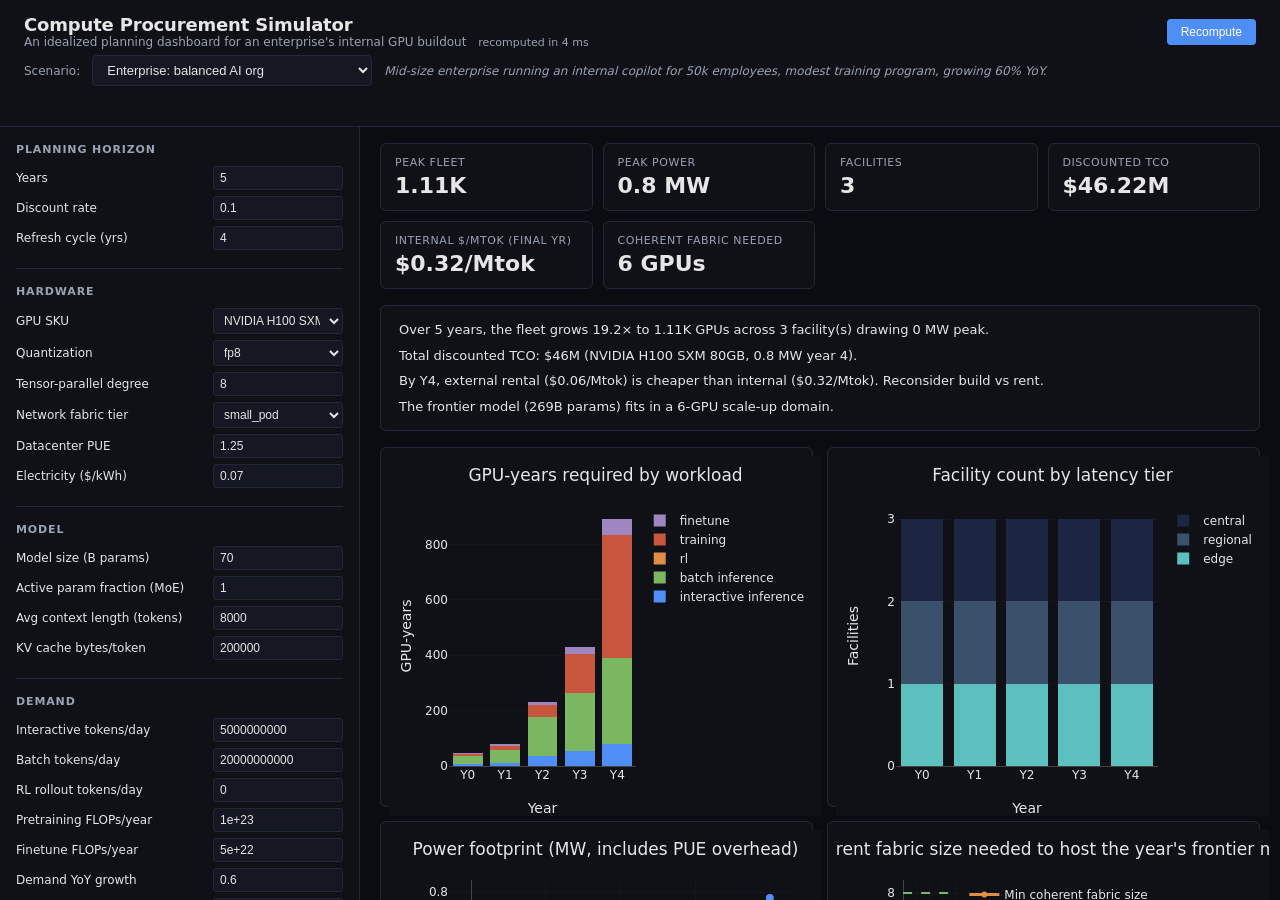
==== index.html @ 9f983ab1 "Add interactive GPU procurement planning dashboard Idealized planning tool for an enterprise's inter" ====
<!doctype html>
<html lang="en">
<head>
  <meta charset="utf-8" />
  <meta name="viewport" content="width=device-width, initial-scale=1" />
  <title>Compute Procurement Simulator</title>
  <link rel="stylesheet" href="styles.css" />
  <script src="https://cdn.plot.ly/plotly-2.35.2.min.js" charset="utf-8"></script>
</head>
<body>
  <div class="app">
    <header class="app-header">
      <div class="top-row">
        <div>
          <h1>Compute Procurement Simulator</h1>
          <div class="subtitle">
            An idealized planning dashboard for an enterprise's internal GPU buildout
            <span class="compute-time" id="compute-time"></span>
          </div>
        </div>
        <button class="recompute-btn" id="recompute-btn">Recompute</button>
      </div>
      <div class="scenario-row">
        <label for="scenario-picker" style="color: var(--text-dim); font-size: 12px;">Scenario:</label>
        <select id="scenario-picker"></select>
        <span class="scenario-description" id="scenario-description"></span>
      </div>
      <div class="share-warn" id="share-warn"></div>
    </header>

    <aside class="sidebar">
      <div id="controls"></div>
    </aside>

    <main class="main">
      <div class="kpi-row">
        <div class="kpi">
          <div class="kpi-label">Peak fleet</div>
          <div class="kpi-value" id="kpi-peak-gpus">—</div>
        </div>
        <div class="kpi">
          <div class="kpi-label">Peak power</div>
          <div class="kpi-value" id="kpi-peak-mw">—</div>
        </div>
        <div class="kpi">
          <div class="kpi-label">Facilities</div>
          <div class="kpi-value" id="kpi-peak-facilities">—</div>
        </div>
        <div class="kpi">
          <div class="kpi-label">Discounted TCO</div>
          <div class="kpi-value" id="kpi-tco">—</div>
        </div>
        <div class="kpi">
          <div class="kpi-label">Internal $/Mtok (final yr)</div>
          <div class="kpi-value" id="kpi-internal-price">—</div>
        </div>
        <div class="kpi">
          <div class="kpi-label">Coherent fabric needed</div>
          <div class="kpi-value" id="kpi-fabric">—</div>
        </div>
      </div>

      <div class="narrative" id="narrative"></div>

      <div class="charts-grid">
        <div class="chart-card" id="chart-fleet"></div>
        <div class="chart-card" id="chart-facilities"></div>
        <div class="chart-card" id="chart-power"></div>
        <div class="chart-card" id="chart-scaleup"></div>
        <div class="chart-card full" id="chart-tco"></div>
        <div class="chart-card" id="chart-buybuild"></div>
        <div class="chart-card" id="chart-latency"></div>
        <div class="chart-card" id="chart-fan"></div>
        <div class="chart-card" id="chart-tornado"></div>
      </div>

      <div class="refs">
        <strong>Model basis &amp; references.</strong>
        Throughput math is a simplified version of the inference-economics framework
        from <a href="https://github.com/ege-erdil/inference-economics" target="_blank" rel="noopener">Erdil &amp; Epoch (2025)</a>
        — per-token decode time = max(memory-bw, compute, network) plus collective latency, with batch size traded against activation/network cost.
        Price-decline curves follow <a href="https://epoch.ai/data-insights/llm-inference-price-trends" target="_blank" rel="noopener">Epoch AI's LLM inference price trends</a> (median ~50× per year, post-2024 ~200×).
        TCO categories follow the <a href="https://inferencex.semianalysis.com/inference" target="_blank" rel="noopener">SemiAnalysis InferenceMAX</a> decomposition (chips, networking BoM, datacenter, power).
        See <a href="https://epoch.ai/blog/inference-economics-of-language-models" target="_blank" rel="noopener">Epoch's inference-economics blog post</a> for the latency-cost Pareto-frontier methodology this dashboard echoes.
        All numbers are illustrative; tune the parameters to your own situation.
      </div>
    </main>
  </div>

  <script type="module" src="js/main.js"></script>
</body>
</html>
---- styles.css ----
:root {
  --bg: #0a0c12;
  --panel: #0f1117;
  --panel-2: #151823;
  --border: #232838;
  --text: #e6e6e6;
  --text-dim: #9aa3b2;
  --accent: #4F8EF7;
  --accent-2: #C8553D;
  --good: #7BB661;
  --warn: #E08E45;
  --bad: #C8553D;
}

* { box-sizing: border-box; }

html, body {
  margin: 0;
  padding: 0;
  background: var(--bg);
  color: var(--text);
  font-family: Inter, -apple-system, BlinkMacSystemFont, "Segoe UI", system-ui, sans-serif;
  font-size: 13px;
  height: 100%;
}

a { color: var(--accent); }

.app {
  display: grid;
  grid-template-columns: 360px 1fr;
  grid-template-rows: auto 1fr;
  grid-template-areas:
    "header header"
    "sidebar main";
  height: 100vh;
}

header.app-header {
  grid-area: header;
  background: var(--panel);
  border-bottom: 1px solid var(--border);
  padding: 14px 24px;
  display: flex;
  flex-direction: column;
  gap: 6px;
}

.app-header .top-row {
  display: flex;
  align-items: center;
  justify-content: space-between;
  gap: 16px;
  flex-wrap: wrap;
}

.app-header h1 {
  font-size: 18px;
  margin: 0;
  font-weight: 600;
  letter-spacing: -0.01em;
}

.app-header .subtitle {
  color: var(--text-dim);
  font-size: 12px;
}

.scenario-row {
  display: flex;
  gap: 12px;
  align-items: center;
  flex-wrap: wrap;
}

.scenario-row select {
  background: var(--panel-2);
  color: var(--text);
  border: 1px solid var(--border);
  border-radius: 4px;
  padding: 6px 10px;
  font-size: 13px;
  min-width: 280px;
}

.scenario-description {
  color: var(--text-dim);
  font-size: 12px;
  font-style: italic;
}

aside.sidebar {
  grid-area: sidebar;
  background: var(--panel);
  border-right: 1px solid var(--border);
  overflow-y: auto;
  padding: 16px;
}

.control-group {
  margin-bottom: 16px;
  padding-bottom: 12px;
  border-bottom: 1px solid var(--border);
}

.control-group h3 {
  font-size: 11px;
  text-transform: uppercase;
  letter-spacing: 0.08em;
  color: var(--text-dim);
  margin: 0 0 10px 0;
  font-weight: 600;
}

.control-row {
  display: grid;
  grid-template-columns: 1fr 130px;
  gap: 8px;
  align-items: center;
  margin-bottom: 6px;
}

.control-row label {
  font-size: 12px;
  color: var(--text);
}

.control-row input,
.control-row select {
  background: var(--panel-2);
  color: var(--text);
  border: 1px solid var(--border);
  border-radius: 3px;
  padding: 4px 6px;
  font-size: 12px;
  width: 100%;
  font-variant-numeric: tabular-nums;
}

.control-row input:focus,
.control-row select:focus {
  outline: none;
  border-color: var(--accent);
}

main.main {
  grid-area: main;
  overflow-y: auto;
  padding: 16px 20px 40px 20px;
}

.kpi-row {
  display: grid;
  grid-template-columns: repeat(auto-fit, minmax(180px, 1fr));
  gap: 10px;
  margin-bottom: 16px;
}

.kpi {
  background: var(--panel);
  border: 1px solid var(--border);
  border-radius: 6px;
  padding: 12px 14px;
}

.kpi-label {
  color: var(--text-dim);
  font-size: 11px;
  text-transform: uppercase;
  letter-spacing: 0.05em;
}

.kpi-value {
  font-size: 22px;
  font-weight: 600;
  margin-top: 4px;
  font-variant-numeric: tabular-nums;
}

.narrative {
  background: var(--panel);
  border: 1px solid var(--border);
  border-radius: 6px;
  padding: 14px 18px;
  margin-bottom: 16px;
  font-size: 13px;
  line-height: 1.5;
}

.narrative p {
  margin: 0 0 6px 0;
}

.narrative p:last-child {
  margin-bottom: 0;
}

.charts-grid {
  display: grid;
  grid-template-columns: repeat(2, minmax(0, 1fr));
  gap: 14px;
}

.chart-card {
  background: var(--panel);
  border: 1px solid var(--border);
  border-radius: 6px;
  padding: 8px;
  min-height: 360px;
}

.chart-card.full {
  grid-column: 1 / -1;
}

.share-warn {
  color: var(--warn);
  font-size: 12px;
  margin-top: 4px;
  min-height: 16px;
}

.compute-time {
  color: var(--text-dim);
  font-size: 11px;
  margin-left: 8px;
}

button.recompute-btn {
  background: var(--accent);
  color: white;
  border: none;
  border-radius: 4px;
  padding: 6px 14px;
  font-size: 12px;
  cursor: pointer;
  font-weight: 500;
}

button.recompute-btn:hover {
  filter: brightness(1.1);
}

.refs {
  font-size: 11px;
  color: var(--text-dim);
  margin-top: 18px;
  padding: 12px;
  background: var(--panel);
  border: 1px solid var(--border);
  border-radius: 6px;
  line-height: 1.6;
}

.refs a { color: var(--accent); text-decoration: none; }
.refs a:hover { text-decoration: underline; }

@media (max-width: 1100px) {
  .app {
    grid-template-columns: 1fr;
    grid-template-areas:
      "header"
      "sidebar"
      "main";
    height: auto;
  }
  .charts-grid { grid-template-columns: 1fr; }
}
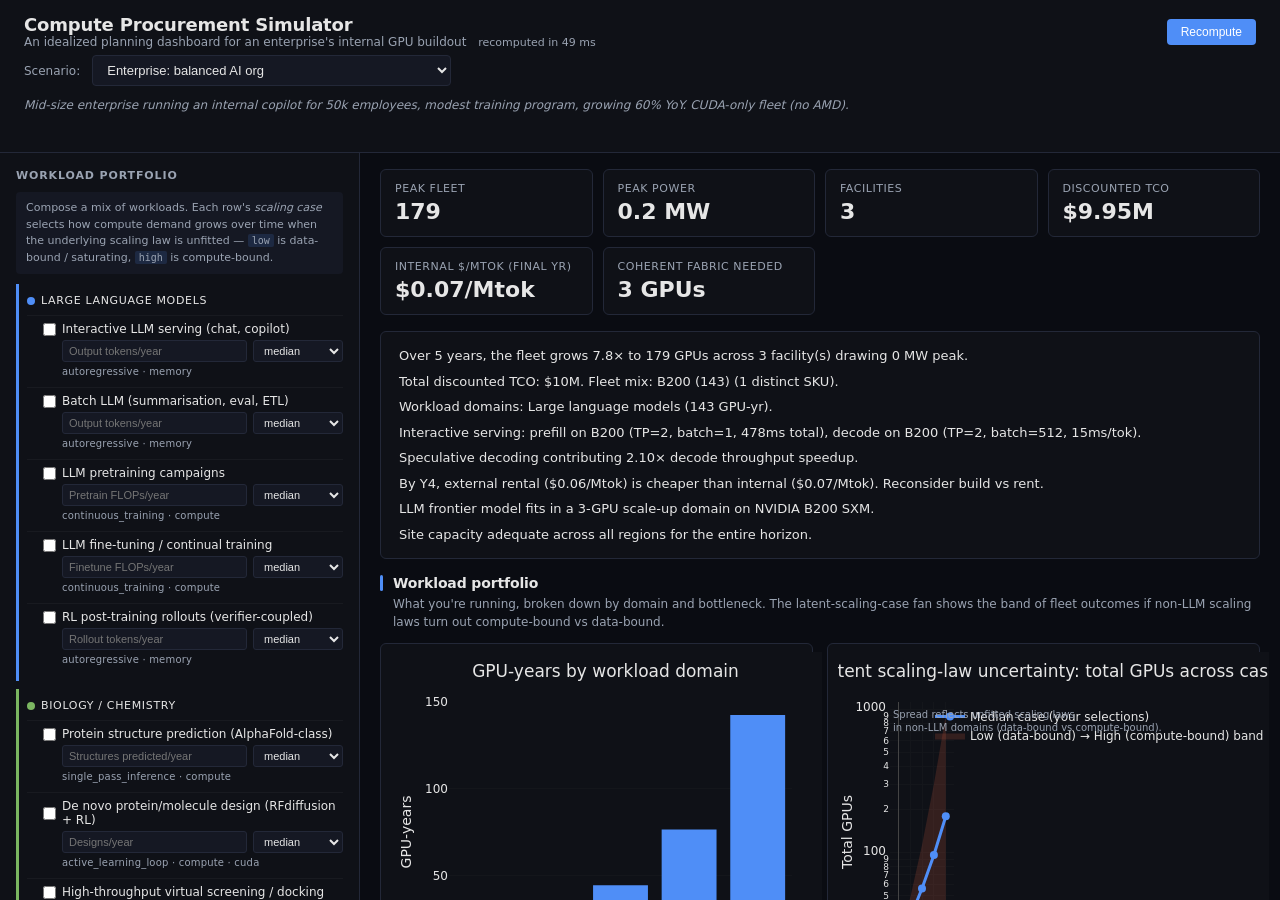
==== commit 27fcdda2: "Visualizations for new dimensions + GitHub Pages deploy Five new charts surface dimensions added in " ====
--- a/index.html
+++ b/index.html
@@ -62,17 +62,47 @@
 
       <div class="narrative" id="narrative"></div>
 
-      <div class="charts-grid">
-        <div class="chart-card" id="chart-fleet"></div>
-        <div class="chart-card" id="chart-facilities"></div>
-        <div class="chart-card" id="chart-power"></div>
-        <div class="chart-card" id="chart-scaleup"></div>
-        <div class="chart-card full" id="chart-tco"></div>
-        <div class="chart-card" id="chart-buybuild"></div>
-        <div class="chart-card" id="chart-latency"></div>
-        <div class="chart-card" id="chart-fan"></div>
-        <div class="chart-card" id="chart-tornado"></div>
-      </div>
+      <section class="frame">
+        <h2 class="frame-title">Workload portfolio</h2>
+        <p class="frame-blurb">What you're running, broken down by domain and bottleneck. The latent-scaling-case fan shows the band of fleet outcomes if non-LLM scaling laws turn out compute-bound vs data-bound.</p>
+        <div class="charts-grid">
+          <div class="chart-card" id="chart-domain"></div>
+          <div class="chart-card" id="chart-scaling-fan"></div>
+          <div class="chart-card full" id="chart-bound-heatmap"></div>
+          <div class="chart-card" id="chart-fp64-split"></div>
+          <div class="chart-card" id="chart-sku-mix"></div>
+        </div>
+      </section>
+
+      <section class="frame">
+        <h2 class="frame-title">Chip mix &amp; spend</h2>
+        <p class="frame-blurb">How many GPUs of which kind, what they cost over the horizon, and whether building beats buying.</p>
+        <div class="charts-grid">
+          <div class="chart-card" id="chart-fleet"></div>
+          <div class="chart-card full" id="chart-tco"></div>
+          <div class="chart-card" id="chart-buybuild"></div>
+        </div>
+      </section>
+
+      <section class="frame">
+        <h2 class="frame-title">Latency &amp; data center needs</h2>
+        <p class="frame-blurb">Power footprint, facility count by latency tier, and the latency-cost Pareto frontier per Erdil/Epoch.</p>
+        <div class="charts-grid">
+          <div class="chart-card" id="chart-facilities"></div>
+          <div class="chart-card" id="chart-power"></div>
+          <div class="chart-card" id="chart-scaleup"></div>
+          <div class="chart-card" id="chart-latency"></div>
+        </div>
+      </section>
+
+      <section class="frame">
+        <h2 class="frame-title">Long-term &amp; surge implications</h2>
+        <p class="frame-blurb">Demand-uncertainty fan vs provisioned capacity, and TCO sensitivity to each input lever.</p>
+        <div class="charts-grid">
+          <div class="chart-card" id="chart-fan"></div>
+          <div class="chart-card" id="chart-tornado"></div>
+        </div>
+      </section>
 
       <div class="refs">
         <strong>Model basis &amp; references.</strong>
--- a/styles.css
+++ b/styles.css
@@ -143,6 +143,130 @@
   border-color: var(--accent);
 }
 
+.control-row.multicheckbox {
+  grid-template-columns: 1fr;
+  gap: 6px;
+}
+
+.control-row .ctl-label-full {
+  font-size: 12px;
+  color: var(--text);
+}
+
+.control-row .checkbox-grid {
+  display: grid;
+  grid-template-columns: repeat(2, minmax(0, 1fr));
+  gap: 4px 8px;
+}
+
+.ctl-check-mini {
+  display: flex;
+  align-items: center;
+  gap: 6px;
+  font-size: 11px;
+  color: var(--text-dim);
+  cursor: pointer;
+  user-select: none;
+}
+
+.ctl-check-mini input {
+  width: 14px;
+  height: 14px;
+  accent-color: var(--accent);
+  margin: 0;
+}
+
+.control-row input[type="checkbox"] {
+  justify-self: end;
+  width: 16px;
+  height: 16px;
+  accent-color: var(--accent);
+}
+
+/* Portfolio editor */
+.portfolio-editor .hint {
+  color: var(--text-dim);
+  font-size: 11px;
+  line-height: 1.5;
+  margin-bottom: 10px;
+  padding: 8px 10px;
+  background: var(--panel-2);
+  border-radius: 4px;
+}
+.portfolio-editor .hint code {
+  background: rgba(79,142,247,0.15);
+  padding: 1px 4px;
+  border-radius: 2px;
+  font-size: 10px;
+}
+.domain-panel {
+  margin-bottom: 8px;
+  padding: 6px 0 6px 8px;
+}
+.domain-panel summary {
+  font-size: 11px;
+  text-transform: uppercase;
+  letter-spacing: 0.06em;
+  color: var(--text);
+  cursor: pointer;
+  padding: 4px 0;
+  user-select: none;
+  display: flex;
+  align-items: center;
+  gap: 6px;
+}
+.dom-dot {
+  display: inline-block;
+  width: 8px; height: 8px;
+  border-radius: 50%;
+}
+.portfolio-row {
+  margin: 4px 0;
+  padding: 6px 0 6px 16px;
+  border-top: 1px solid rgba(255,255,255,0.04);
+  display: flex;
+  flex-direction: column;
+  gap: 4px;
+}
+.portfolio-row .pf-toplabel {
+  display: flex;
+  align-items: center;
+  gap: 6px;
+  font-size: 12px;
+  color: var(--text);
+  cursor: pointer;
+}
+.portfolio-row .pf-toplabel input[type="checkbox"] {
+  width: 13px; height: 13px;
+  accent-color: var(--accent);
+  margin: 0;
+  flex-shrink: 0;
+}
+.pf-inputs {
+  display: grid;
+  grid-template-columns: 1fr 90px;
+  gap: 6px;
+  padding-left: 19px;
+}
+.pf-inputs input,
+.pf-inputs select {
+  background: var(--panel-2);
+  color: var(--text);
+  border: 1px solid var(--border);
+  border-radius: 3px;
+  padding: 3px 6px;
+  font-size: 11px;
+  width: 100%;
+  font-variant-numeric: tabular-nums;
+}
+.pf-meta {
+  font-size: 10px;
+  color: var(--text-dim);
+  padding-left: 19px;
+  letter-spacing: 0.02em;
+}
+
+
 main.main {
   grid-area: main;
   overflow-y: auto;
@@ -193,6 +317,33 @@
 
 .narrative p:last-child {
   margin-bottom: 0;
+}
+
+section.frame {
+  margin-bottom: 28px;
+}
+.frame-title {
+  font-size: 14px;
+  font-weight: 600;
+  margin: 0 0 4px 0;
+  color: var(--text);
+  letter-spacing: -0.01em;
+  display: flex;
+  align-items: center;
+  gap: 10px;
+}
+.frame-title::before {
+  content: "";
+  width: 3px;
+  height: 16px;
+  background: var(--accent);
+  border-radius: 2px;
+}
+.frame-blurb {
+  margin: 0 0 12px 13px;
+  color: var(--text-dim);
+  font-size: 12px;
+  line-height: 1.5;
 }
 
 .charts-grid {
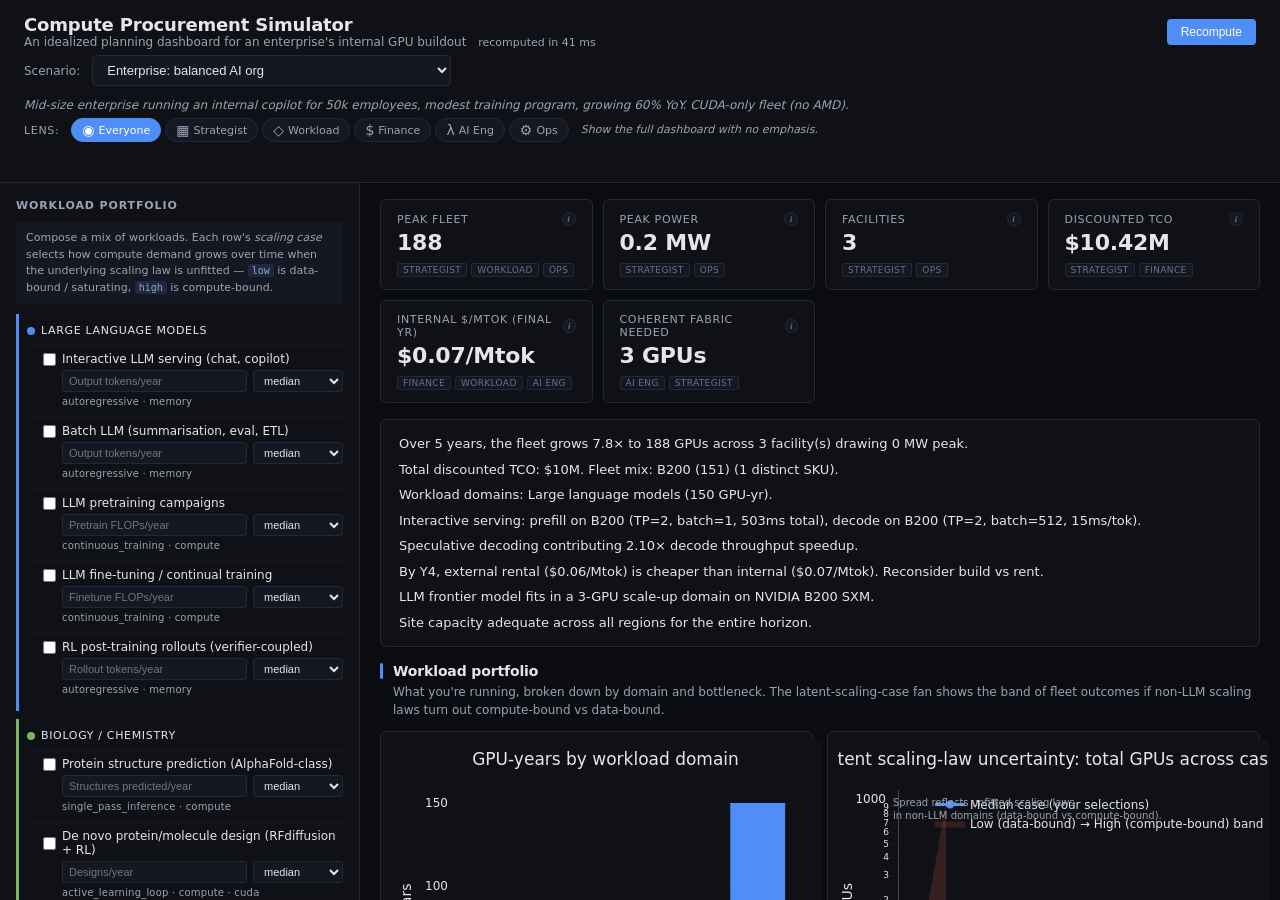
==== commit fe4c2882: "Hardware library expansion + persona-aware "lens" UX + design polish Hardware library (js/gpus.js) -" ====
--- a/index.html
+++ b/index.html
@@ -25,6 +25,11 @@
         <select id="scenario-picker"></select>
         <span class="scenario-description" id="scenario-description"></span>
       </div>
+      <div class="hat-row">
+        <span class="hat-row-label">Lens:</span>
+        <div class="hat-pills" id="hat-pills"></div>
+        <span class="hat-blurb" id="hat-blurb"></span>
+      </div>
       <div class="share-warn" id="share-warn"></div>
     </header>
 
@@ -33,36 +38,13 @@
     </aside>
 
     <main class="main">
-      <div class="kpi-row">
-        <div class="kpi">
-          <div class="kpi-label">Peak fleet</div>
-          <div class="kpi-value" id="kpi-peak-gpus">—</div>
-        </div>
-        <div class="kpi">
-          <div class="kpi-label">Peak power</div>
-          <div class="kpi-value" id="kpi-peak-mw">—</div>
-        </div>
-        <div class="kpi">
-          <div class="kpi-label">Facilities</div>
-          <div class="kpi-value" id="kpi-peak-facilities">—</div>
-        </div>
-        <div class="kpi">
-          <div class="kpi-label">Discounted TCO</div>
-          <div class="kpi-value" id="kpi-tco">—</div>
-        </div>
-        <div class="kpi">
-          <div class="kpi-label">Internal $/Mtok (final yr)</div>
-          <div class="kpi-value" id="kpi-internal-price">—</div>
-        </div>
-        <div class="kpi">
-          <div class="kpi-label">Coherent fabric needed</div>
-          <div class="kpi-value" id="kpi-fabric">—</div>
-        </div>
-      </div>
+      <div class="kpi-row" id="kpi-row"></div>
+
+      <div class="hat-questions" id="hat-questions"></div>
 
       <div class="narrative" id="narrative"></div>
 
-      <section class="frame">
+      <section class="frame" id="frame-portfolio" data-frame="frame-portfolio">
         <h2 class="frame-title">Workload portfolio</h2>
         <p class="frame-blurb">What you're running, broken down by domain and bottleneck. The latent-scaling-case fan shows the band of fleet outcomes if non-LLM scaling laws turn out compute-bound vs data-bound.</p>
         <div class="charts-grid">
@@ -74,7 +56,7 @@
         </div>
       </section>
 
-      <section class="frame">
+      <section class="frame" id="frame-chip" data-frame="frame-chip">
         <h2 class="frame-title">Chip mix &amp; spend</h2>
         <p class="frame-blurb">How many GPUs of which kind, what they cost over the horizon, and whether building beats buying.</p>
         <div class="charts-grid">
@@ -84,7 +66,7 @@
         </div>
       </section>
 
-      <section class="frame">
+      <section class="frame" id="frame-latency" data-frame="frame-latency">
         <h2 class="frame-title">Latency &amp; data center needs</h2>
         <p class="frame-blurb">Power footprint, facility count by latency tier, and the latency-cost Pareto frontier per Erdil/Epoch.</p>
         <div class="charts-grid">
@@ -95,7 +77,7 @@
         </div>
       </section>
 
-      <section class="frame">
+      <section class="frame" id="frame-longterm" data-frame="frame-longterm">
         <h2 class="frame-title">Long-term &amp; surge implications</h2>
         <p class="frame-blurb">Demand-uncertainty fan vs provisioned capacity, and TCO sensitivity to each input lever.</p>
         <div class="charts-grid">
--- a/styles.css
+++ b/styles.css
@@ -1,15 +1,45 @@
 :root {
+  /* color tokens */
   --bg: #0a0c12;
   --panel: #0f1117;
   --panel-2: #151823;
+  --panel-3: #1a1d29;
   --border: #232838;
+  --border-strong: #34394d;
   --text: #e6e6e6;
   --text-dim: #9aa3b2;
+  --text-muted: #6b7180;
   --accent: #4F8EF7;
   --accent-2: #C8553D;
   --good: #7BB661;
   --warn: #E08E45;
   --bad: #C8553D;
+
+  /* typography scale (1.25 ratio) */
+  --fs-xs: 10px;
+  --fs-sm: 11px;
+  --fs-base: 13px;
+  --fs-md: 14px;
+  --fs-lg: 17px;
+  --fs-xl: 22px;
+  --fs-2xl: 28px;
+
+  /* spacing scale (4px) */
+  --sp-1: 4px;
+  --sp-2: 8px;
+  --sp-3: 12px;
+  --sp-4: 16px;
+  --sp-5: 24px;
+  --sp-6: 32px;
+
+  /* radii */
+  --r-sm: 3px;
+  --r-md: 6px;
+  --r-lg: 10px;
+
+  /* shadows */
+  --shadow-sm: 0 1px 2px rgba(0,0,0,0.3);
+  --shadow-md: 0 4px 12px rgba(0,0,0,0.4);
 }
 
 * { box-sizing: border-box; }
@@ -158,6 +188,20 @@
   grid-template-columns: repeat(2, minmax(0, 1fr));
   gap: 4px 8px;
 }
+.control-row .checkbox-group {
+  margin-bottom: 6px;
+}
+.control-row .checkbox-group-head {
+  font-size: 9px;
+  text-transform: uppercase;
+  letter-spacing: 0.06em;
+  color: var(--text-muted);
+  margin: 4px 0 2px 0;
+  font-weight: 500;
+}
+.control-row .checkbox-group .ctl-check-mini {
+  padding-left: 8px;
+}
 
 .ctl-check-mini {
   display: flex;
@@ -283,22 +327,176 @@
 .kpi {
   background: var(--panel);
   border: 1px solid var(--border);
-  border-radius: 6px;
-  padding: 12px 14px;
-}
-
+  border-radius: var(--r-md);
+  padding: var(--sp-3) var(--sp-4);
+  position: relative;
+  transition: border-color 0.18s ease, opacity 0.18s ease, transform 0.18s ease;
+}
+.kpi.primary-for-hat {
+  border-color: var(--accent);
+  box-shadow: 0 0 0 1px var(--accent), var(--shadow-md);
+}
+.kpi.secondary-for-hat {
+  opacity: 0.55;
+}
+
+.kpi-header {
+  display: flex;
+  align-items: center;
+  justify-content: space-between;
+  gap: var(--sp-2);
+}
 .kpi-label {
   color: var(--text-dim);
-  font-size: 11px;
+  font-size: var(--fs-sm);
   text-transform: uppercase;
-  letter-spacing: 0.05em;
-}
-
+  letter-spacing: 0.06em;
+}
 .kpi-value {
-  font-size: 22px;
+  font-size: var(--fs-xl);
   font-weight: 600;
-  margin-top: 4px;
+  margin-top: var(--sp-1);
   font-variant-numeric: tabular-nums;
+  letter-spacing: -0.01em;
+}
+.info-icon {
+  display: inline-flex;
+  align-items: center;
+  justify-content: center;
+  width: 14px; height: 14px;
+  border-radius: 50%;
+  background: var(--panel-2);
+  border: 1px solid var(--border);
+  color: var(--text-muted);
+  font-size: 9px;
+  font-weight: 700;
+  font-style: italic;
+  cursor: help;
+  font-family: serif;
+}
+.info-icon:hover { color: var(--accent); border-color: var(--accent); }
+.kpi-hats {
+  display: flex; gap: var(--sp-1);
+  margin-top: var(--sp-2);
+  flex-wrap: wrap;
+}
+.hat-tag {
+  font-size: 9px;
+  text-transform: uppercase;
+  letter-spacing: 0.04em;
+  background: var(--panel-2);
+  color: var(--text-muted);
+  border: 1px solid var(--border);
+  border-radius: 2px;
+  padding: 1px 5px;
+  font-weight: 500;
+}
+.hat-tag.active {
+  background: var(--accent);
+  color: #fff;
+  border-color: var(--accent);
+}
+
+/* hat row in header */
+.hat-row {
+  display: flex;
+  align-items: center;
+  gap: var(--sp-3);
+  flex-wrap: wrap;
+}
+.hat-row-label {
+  font-size: var(--fs-sm);
+  color: var(--text-dim);
+  text-transform: uppercase;
+  letter-spacing: 0.06em;
+}
+.hat-pills {
+  display: flex;
+  gap: var(--sp-1);
+  flex-wrap: wrap;
+}
+.hat-pill {
+  display: inline-flex;
+  align-items: center;
+  gap: var(--sp-1);
+  background: var(--panel-2);
+  color: var(--text-dim);
+  border: 1px solid var(--border);
+  border-radius: 999px;
+  padding: 4px 10px;
+  font-size: var(--fs-sm);
+  cursor: pointer;
+  font-family: inherit;
+  transition: all 0.15s ease;
+}
+.hat-pill:hover {
+  color: var(--text);
+  border-color: var(--border-strong);
+}
+.hat-pill.active {
+  background: var(--accent);
+  color: #fff;
+  border-color: var(--accent);
+  font-weight: 500;
+}
+.hat-pill .hat-icon {
+  font-size: var(--fs-md);
+  line-height: 1;
+}
+.hat-blurb {
+  color: var(--text-dim);
+  font-size: var(--fs-sm);
+  font-style: italic;
+  line-height: 1.5;
+  flex: 1;
+  min-width: 200px;
+}
+
+/* hat-questions panel */
+.hat-questions {
+  display: none;
+  background: var(--panel);
+  border: 1px solid var(--border);
+  border-left: 3px solid var(--accent);
+  border-radius: var(--r-md);
+  padding: var(--sp-3) var(--sp-4);
+  margin-bottom: var(--sp-4);
+}
+.hat-questions.visible { display: block; }
+.hq-title {
+  font-size: var(--fs-base);
+  margin-bottom: var(--sp-2);
+  color: var(--text);
+}
+.hq-icon {
+  display: inline-block;
+  margin-right: var(--sp-1);
+  color: var(--accent);
+}
+.hq-list {
+  margin: 0;
+  padding-left: 18px;
+  color: var(--text-dim);
+  font-size: var(--fs-base);
+  line-height: 1.6;
+}
+.hq-list li { margin: 2px 0; }
+
+/* frame highlighting */
+section.frame {
+  transition: opacity 0.2s ease;
+  border-radius: var(--r-md);
+}
+section.frame.primary-for-hat .frame-title::before {
+  background: var(--accent);
+  box-shadow: 0 0 6px var(--accent);
+  height: 22px;
+}
+section.frame.secondary-for-hat {
+  opacity: 0.55;
+}
+section.frame.secondary-for-hat:hover {
+  opacity: 0.85;
 }
 
 .narrative {
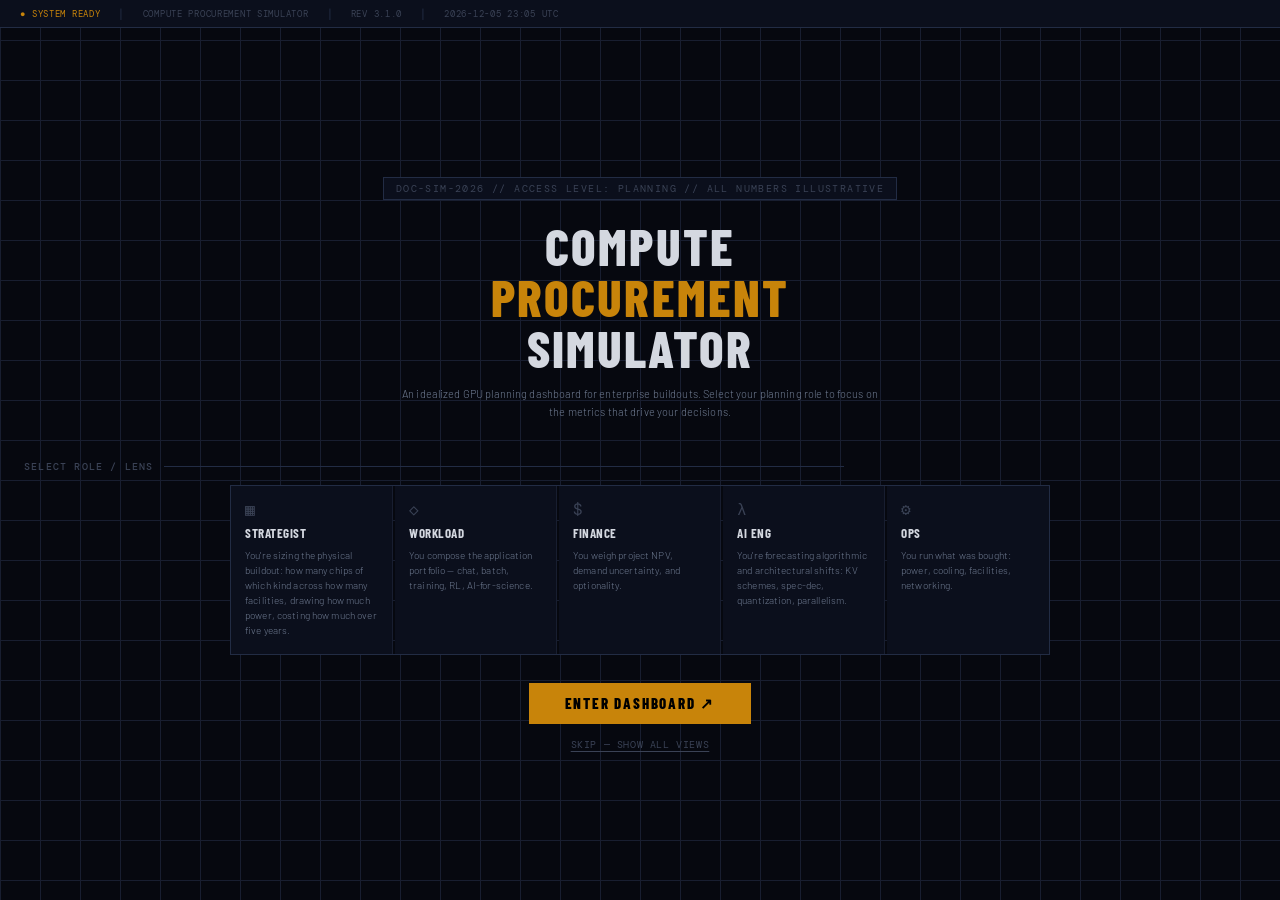
==== commit c40eb08b: "Implement classified-dossier redesign from uploaded session - styles.css: full new design token syst" ====
--- a/index.html
+++ b/index.html
@@ -4,101 +4,208 @@
   <meta charset="utf-8" />
   <meta name="viewport" content="width=device-width, initial-scale=1" />
   <title>Compute Procurement Simulator</title>
+  <link rel="preconnect" href="https://fonts.googleapis.com" />
+  <link rel="preconnect" href="https://fonts.gstatic.com" crossorigin />
+  <link href="https://fonts.googleapis.com/css2?family=Barlow+Condensed:ital,wght@0,300;0,400;0,500;0,600;0,700;0,800;1,400&family=DM+Mono:wght@300;400;500&family=Barlow:wght@300;400;500;600&display=swap" rel="stylesheet" />
   <link rel="stylesheet" href="styles.css" />
   <script src="https://cdn.plot.ly/plotly-2.35.2.min.js" charset="utf-8"></script>
 </head>
 <body>
-  <div class="app">
-    <header class="app-header">
-      <div class="top-row">
-        <div>
-          <h1>Compute Procurement Simulator</h1>
-          <div class="subtitle">
-            An idealized planning dashboard for an enterprise's internal GPU buildout
-            <span class="compute-time" id="compute-time"></span>
-          </div>
-        </div>
-        <button class="recompute-btn" id="recompute-btn">Recompute</button>
-      </div>
-      <div class="scenario-row">
-        <label for="scenario-picker" style="color: var(--text-dim); font-size: 12px;">Scenario:</label>
-        <select id="scenario-picker"></select>
-        <span class="scenario-description" id="scenario-description"></span>
-      </div>
-      <div class="hat-row">
-        <span class="hat-row-label">Lens:</span>
-        <div class="hat-pills" id="hat-pills"></div>
-        <span class="hat-blurb" id="hat-blurb"></span>
-      </div>
+
+<!-- ═══════ PERSONA GATEWAY ═══════ -->
+<div id="gateway">
+  <div class="gateway-statusbar">
+    <span class="statusbar-item amber">● SYSTEM READY</span>
+    <span class="statusbar-sep">|</span>
+    <span class="statusbar-item">COMPUTE PROCUREMENT SIMULATOR</span>
+    <span class="statusbar-sep">|</span>
+    <span class="statusbar-item">REV 3.1.0</span>
+    <span class="statusbar-sep">|</span>
+    <span class="statusbar-item" id="gw-timestamp"></span>
+  </div>
+  <div class="gateway-serial">DOC-SIM-2026 // ACCESS LEVEL: PLANNING // ALL NUMBERS ILLUSTRATIVE</div>
+  <h1 class="gateway-title">COMPUTE<br><em>PROCUREMENT</em><br>SIMULATOR</h1>
+  <p class="gateway-sub">An idealized GPU planning dashboard for enterprise buildouts. Select your planning role to focus on the metrics that drive your decisions.</p>
+  <p class="gateway-label">SELECT ROLE / LENS</p>
+  <div class="persona-grid" id="gateway-personas"></div>
+  <button class="gateway-enter" id="gateway-enter">ENTER DASHBOARD ↗</button>
+  <button class="gateway-skip" id="gateway-skip">skip — show all views</button>
+</div>
+
+<!-- ═══════ APP ═══════ -->
+<div class="app" id="app" style="display:none">
+
+  <!-- HEADER -->
+  <header class="app-header">
+    <div class="header-wordmark">
+      <div class="wordmark-icon">GP</div>
+      <span class="wordmark-text">GPU Planner</span>
+      <span class="wordmark-beta">BETA</span>
+    </div>
+    <div class="header-divider"></div>
+    <div class="hat-pills-header" id="hat-pills-header"></div>
+    <div class="header-right">
+      <span class="header-compute-time" id="compute-time"></span>
+      <button class="btn-recompute" id="recompute-btn">Recompute</button>
+    </div>
+  </header>
+
+  <!-- SIDEBAR -->
+  <aside class="sidebar">
+    <div class="sidebar-tabs">
+      <button class="sidebar-tab active" data-tab="scenarios">Scenarios</button>
+      <button class="sidebar-tab" data-tab="workloads">Workloads</button>
+      <button class="sidebar-tab" data-tab="params">Parameters</button>
+    </div>
+    <div class="sidebar-pane active" id="pane-scenarios">
+      <div id="scenario-cards"></div>
       <div class="share-warn" id="share-warn"></div>
-    </header>
-
-    <aside class="sidebar">
-      <div id="controls"></div>
-    </aside>
-
-    <main class="main">
-      <div class="kpi-row" id="kpi-row"></div>
-
-      <div class="hat-questions" id="hat-questions"></div>
-
-      <div class="narrative" id="narrative"></div>
-
-      <section class="frame" id="frame-portfolio" data-frame="frame-portfolio">
-        <h2 class="frame-title">Workload portfolio</h2>
-        <p class="frame-blurb">What you're running, broken down by domain and bottleneck. The latent-scaling-case fan shows the band of fleet outcomes if non-LLM scaling laws turn out compute-bound vs data-bound.</p>
-        <div class="charts-grid">
-          <div class="chart-card" id="chart-domain"></div>
-          <div class="chart-card" id="chart-scaling-fan"></div>
-          <div class="chart-card full" id="chart-bound-heatmap"></div>
-          <div class="chart-card" id="chart-fp64-split"></div>
-          <div class="chart-card" id="chart-sku-mix"></div>
-        </div>
-      </section>
-
-      <section class="frame" id="frame-chip" data-frame="frame-chip">
-        <h2 class="frame-title">Chip mix &amp; spend</h2>
-        <p class="frame-blurb">How many GPUs of which kind, what they cost over the horizon, and whether building beats buying.</p>
-        <div class="charts-grid">
-          <div class="chart-card" id="chart-fleet"></div>
-          <div class="chart-card full" id="chart-tco"></div>
-          <div class="chart-card" id="chart-buybuild"></div>
-        </div>
-      </section>
-
-      <section class="frame" id="frame-latency" data-frame="frame-latency">
-        <h2 class="frame-title">Latency &amp; data center needs</h2>
-        <p class="frame-blurb">Power footprint, facility count by latency tier, and the latency-cost Pareto frontier per Erdil/Epoch.</p>
-        <div class="charts-grid">
-          <div class="chart-card" id="chart-facilities"></div>
-          <div class="chart-card" id="chart-power"></div>
-          <div class="chart-card" id="chart-scaleup"></div>
-          <div class="chart-card" id="chart-latency"></div>
-        </div>
-      </section>
-
-      <section class="frame" id="frame-longterm" data-frame="frame-longterm">
-        <h2 class="frame-title">Long-term &amp; surge implications</h2>
-        <p class="frame-blurb">Demand-uncertainty fan vs provisioned capacity, and TCO sensitivity to each input lever.</p>
-        <div class="charts-grid">
-          <div class="chart-card" id="chart-fan"></div>
-          <div class="chart-card" id="chart-tornado"></div>
-        </div>
-      </section>
-
-      <div class="refs">
-        <strong>Model basis &amp; references.</strong>
-        Throughput math is a simplified version of the inference-economics framework
-        from <a href="https://github.com/ege-erdil/inference-economics" target="_blank" rel="noopener">Erdil &amp; Epoch (2025)</a>
-        — per-token decode time = max(memory-bw, compute, network) plus collective latency, with batch size traded against activation/network cost.
-        Price-decline curves follow <a href="https://epoch.ai/data-insights/llm-inference-price-trends" target="_blank" rel="noopener">Epoch AI's LLM inference price trends</a> (median ~50× per year, post-2024 ~200×).
-        TCO categories follow the <a href="https://inferencex.semianalysis.com/inference" target="_blank" rel="noopener">SemiAnalysis InferenceMAX</a> decomposition (chips, networking BoM, datacenter, power).
-        See <a href="https://epoch.ai/blog/inference-economics-of-language-models" target="_blank" rel="noopener">Epoch's inference-economics blog post</a> for the latency-cost Pareto-frontier methodology this dashboard echoes.
-        All numbers are illustrative; tune the parameters to your own situation.
-      </div>
-    </main>
-  </div>
-
-  <script type="module" src="js/main.js"></script>
+    </div>
+    <div class="sidebar-pane" id="pane-workloads">
+      <div class="portfolio-hint">Compose your workload mix. <em>Scaling case</em> sets how demand grows: <strong>low</strong> = data-bound / saturating, <strong>high</strong> = compute-bound.</div>
+      <div id="portfolio-editor"></div>
+    </div>
+    <div class="sidebar-pane" id="pane-params">
+      <div id="params-controls"></div>
+    </div>
+  </aside>
+
+  <!-- MAIN CONTENT -->
+  <main class="main">
+
+    <!-- HAT INSIGHT BANNER -->
+    <div class="hat-insight" id="hat-insight">
+      <div class="hat-insight-header">
+        <span class="hat-insight-icon" id="hi-icon"></span>
+        <span class="hat-insight-who">Through the <strong id="hi-who"></strong> lens</span>
+      </div>
+      <p class="hat-insight-blurb" id="hi-blurb"></p>
+      <ul class="hat-questions-list" id="hi-questions"></ul>
+    </div>
+
+    <!-- KPI ROW -->
+    <div class="kpi-row" id="kpi-row"></div>
+
+    <!-- NARRATIVE -->
+    <div class="narrative-section" id="narrative-section">
+      <div class="narrative-header" id="narrative-toggle">
+        <div class="narrative-title">
+          <span class="narrative-dot"></span>
+          Plan summary
+        </div>
+        <span class="narrative-toggle">▾</span>
+      </div>
+      <div class="narrative-body" id="narrative"></div>
+    </div>
+
+    <!-- FRAME: WORKLOAD PORTFOLIO -->
+    <div class="chart-frame" id="frame-portfolio" data-frame="frame-portfolio">
+      <div class="chart-frame-header">
+        <div class="chart-frame-title-row">
+          <div class="frame-accent-bar"></div>
+          <h2 class="chart-frame-title">Workload Portfolio</h2>
+          <span class="chart-frame-serial">SIM-01 // PORTFOLIO</span>
+        </div>
+        <p class="chart-frame-blurb">GPU-years consumed per domain, compute bottlenecks, and fleet composition. The scaling-case fan shows how uncertain scaling laws can swing your fleet requirement.</p>
+        <button class="insight-pill" data-insight="portfolio">
+          <span class="insight-pill-icon">◈</span> ANALYSIS NOTES
+        </button>
+        <div class="insight-box" id="insight-portfolio">
+          The domain stack tells you <strong>where your GPU-years go</strong>. Look for concentration risk — if LLM dominates, your fleet is memory-bandwidth-limited and benefits from B200/H200. The bottleneck heatmap reveals whether you need more HBM, FP4 compute, NVLink bandwidth, or FP64 cores. The scaling-case fan shows how much your fleet could grow if AI-for-science turns out to be compute-bound.
+        </div>
+      </div>
+      <div class="charts-grid">
+        <div class="chart-card" id="chart-domain" data-serial="SIM-01A"></div>
+        <div class="chart-card" id="chart-scaling-fan" data-serial="SIM-01B"></div>
+        <div class="chart-card full" id="chart-bound-heatmap" data-serial="SIM-01C"></div>
+        <div class="chart-card" id="chart-fp64-split" data-serial="SIM-01D"></div>
+        <div class="chart-card" id="chart-sku-mix" data-serial="SIM-01E"></div>
+      </div>
+    </div>
+
+    <!-- FRAME: CHIP MIX & SPEND -->
+    <div class="chart-frame" id="frame-chip" data-frame="frame-chip">
+      <div class="chart-frame-header">
+        <div class="chart-frame-title-row">
+          <div class="frame-accent-bar"></div>
+          <h2 class="chart-frame-title">Chip Mix &amp; Spend</h2>
+          <span class="chart-frame-serial">SIM-02 // FINANCIAL</span>
+        </div>
+        <p class="chart-frame-blurb">Fleet composition over the horizon, cumulative TCO breakdown, and the crossover point where building beats renting.</p>
+        <button class="insight-pill" data-insight="chip">
+          <span class="insight-pill-icon">◈</span> ANALYSIS NOTES
+        </button>
+        <div class="insight-box" id="insight-chip">
+          The <strong>build-vs-buy crossover</strong> is the most important chart here. If your internal cost/Mtok never crosses below the declining external rental curve, you may be better off staying on cloud. The TCO stack shows whether CapEx (GPUs, networking, facility) or OpEx (power, rental) dominates — this drives your depreciation and refresh strategy.
+        </div>
+      </div>
+      <div class="charts-grid">
+        <div class="chart-card" id="chart-fleet" data-serial="SIM-02A"></div>
+        <div class="chart-card full" id="chart-tco" data-serial="SIM-02B"></div>
+        <div class="chart-card" id="chart-buybuild" data-serial="SIM-02C"></div>
+      </div>
+    </div>
+
+    <!-- FRAME: LATENCY & DC -->
+    <div class="chart-frame" id="frame-latency" data-frame="frame-latency">
+      <div class="chart-frame-header">
+        <div class="chart-frame-title-row">
+          <div class="frame-accent-bar"></div>
+          <h2 class="chart-frame-title">Latency &amp; Data Center</h2>
+          <span class="chart-frame-serial">SIM-03 // INFRASTRUCTURE</span>
+        </div>
+        <p class="chart-frame-blurb">Power footprint, facility count by latency tier, scale-up fabric sizing, and the latency-cost Pareto frontier per Erdil/Epoch.</p>
+        <button class="insight-pill" data-insight="latency">
+          <span class="insight-pill-icon">◈</span> ANALYSIS NOTES
+        </button>
+        <div class="insight-box" id="insight-latency">
+          The <strong>Pareto frontier</strong> shows you the cheapest cost-per-token achievable at each latency target. Moving left (faster) is expensive — interactive serving at 30ms/tok can cost 3–10× more than batch at 500ms/tok. If the frontier model requires more coherent-fabric GPUs than your chosen SKU provides, you'll need pipeline-parallel splits or a different chip.
+        </div>
+      </div>
+      <div class="charts-grid">
+        <div class="chart-card" id="chart-facilities" data-serial="SIM-03A"></div>
+        <div class="chart-card" id="chart-power" data-serial="SIM-03B"></div>
+        <div class="chart-card" id="chart-scaleup" data-serial="SIM-03C"></div>
+        <div class="chart-card" id="chart-latency" data-serial="SIM-03D"></div>
+      </div>
+    </div>
+
+    <!-- FRAME: LONG-TERM -->
+    <div class="chart-frame" id="frame-longterm" data-frame="frame-longterm">
+      <div class="chart-frame-header">
+        <div class="chart-frame-title-row">
+          <div class="frame-accent-bar"></div>
+          <h2 class="chart-frame-title">Long-Term &amp; Surge</h2>
+          <span class="chart-frame-serial">SIM-04 // UNCERTAINTY</span>
+        </div>
+        <p class="chart-frame-blurb">Demand uncertainty fan vs provisioned capacity, and TCO sensitivity to each input lever.</p>
+        <button class="insight-pill" data-insight="longterm">
+          <span class="insight-pill-icon">◈</span> ANALYSIS NOTES
+        </button>
+        <div class="insight-box" id="insight-longterm">
+          The <strong>tornado chart</strong> tells you which assumptions matter most. Widen the top bars to pressure-test your plan. The <strong>demand fan</strong> shows how much cushion your provisioned capacity provides — if the P90 demand line exceeds capacity in years 3–5, you need either more headroom or a cloud-overflow strategy. Demand growth rate and algorithmic efficiency gains are usually the widest bars.
+        </div>
+      </div>
+      <div class="charts-grid">
+        <div class="chart-card" id="chart-fan" data-serial="SIM-04A"></div>
+        <div class="chart-card" id="chart-tornado" data-serial="SIM-04B"></div>
+      </div>
+    </div>
+
+    <!-- REFS -->
+    <div class="refs-section">
+      <strong>Model basis &amp; references.</strong>
+      Throughput math is a simplified version of the inference-economics framework
+      from <a href="https://github.com/ege-erdil/inference-economics" target="_blank" rel="noopener">Erdil &amp; Epoch (2025)</a>.
+      Price-decline curves follow <a href="https://epoch.ai/data-insights/llm-inference-price-trends" target="_blank" rel="noopener">Epoch AI's LLM inference price trends</a>.
+      TCO categories follow <a href="https://inferencex.semianalysis.com/inference" target="_blank" rel="noopener">SemiAnalysis InferenceMAX</a>.
+      Latency-cost Pareto methodology: <a href="https://epoch.ai/blog/inference-economics-of-language-models" target="_blank" rel="noopener">Epoch inference-economics</a>.
+      All numbers are illustrative; tune parameters to your situation.
+    </div>
+
+  </main>
+</div>
+
+<script type="module" src="js/main.js"></script>
 </body>
 </html>
--- a/styles.css
+++ b/styles.css
@@ -1,617 +1,651 @@
+/* ═══════════════════════════════════════════════
+   TOKENS — CLASSIFIED DOSSIER / MACHINE-SPEC
+═══════════════════════════════════════════════ */
 :root {
-  /* color tokens */
-  --bg: #0a0c12;
-  --panel: #0f1117;
-  --panel-2: #151823;
-  --panel-3: #1a1d29;
-  --border: #232838;
-  --border-strong: #34394d;
-  --text: #e6e6e6;
-  --text-dim: #9aa3b2;
-  --text-muted: #6b7180;
-  --accent: #4F8EF7;
-  --accent-2: #C8553D;
-  --good: #7BB661;
-  --warn: #E08E45;
-  --bad: #C8553D;
-
-  /* typography scale (1.25 ratio) */
-  --fs-xs: 10px;
-  --fs-sm: 11px;
-  --fs-base: 13px;
-  --fs-md: 14px;
-  --fs-lg: 17px;
-  --fs-xl: 22px;
-  --fs-2xl: 28px;
-
-  /* spacing scale (4px) */
-  --sp-1: 4px;
-  --sp-2: 8px;
-  --sp-3: 12px;
-  --sp-4: 16px;
-  --sp-5: 24px;
-  --sp-6: 32px;
-
-  /* radii */
-  --r-sm: 3px;
-  --r-md: 6px;
-  --r-lg: 10px;
-
-  /* shadows */
-  --shadow-sm: 0 1px 2px rgba(0,0,0,0.3);
-  --shadow-md: 0 4px 12px rgba(0,0,0,0.4);
-}
-
-* { box-sizing: border-box; }
-
+  --bg:          #06080F;
+  --bg-2:        #090D18;
+  --panel:       #0B0F1C;
+  --panel-2:     #0F1422;
+  --panel-3:     #131828;
+  --border:      #181E30;
+  --border-2:    #222C44;
+  --border-bright: #2E3C58;
+  --text:        #D4D8E0;
+  --text-dim:    #6E7A90;
+  --text-muted:  #3A4255;
+
+  /* Signal colors — restrained, instrument-grade */
+  --amber:       #C8840A;
+  --amber-dim:   #7A5006;
+  --amber-glow:  rgba(200,132,10,0.18);
+  --slate:       #3A6496;
+  --slate-dim:   #1E3A5A;
+  --sage:        #3A6E4A;
+  --rust:        #7A2E1E;
+  --coral:       #B04030;
+  --green:       #3A6E4A;
+  --green-bright:#5A9E6A;
+
+  /* Accent = amber for "classified / signal" feel */
+  --accent:      var(--amber);
+  --accent-glow: var(--amber-glow);
+
+  /* No border-radius — brutalist grid */
+  --r-sm: 0px; --r-md: 0px; --r-lg: 2px; --r-xl: 2px;
+
+  --shadow-sm: 0 1px 3px rgba(0,0,0,.5);
+  --shadow-md: 0 4px 16px rgba(0,0,0,.7);
+
+  /* Type scale */
+  --fs-2xs: 9px; --fs-xs: 10px; --fs-sm: 11px; --fs-base: 12px;
+  --fs-md: 13px; --fs-lg: 15px; --fs-xl: 18px; --fs-2xl: 24px; --fs-3xl: 32px;
+
+  /* Type faces */
+  --mono:      'DM Mono', 'Fira Mono', 'Courier New', monospace;
+  --sans:      'Barlow', system-ui, sans-serif;
+  --condensed: 'Barlow Condensed', 'Arial Narrow', sans-serif;
+}
+
+*, *::before, *::after { box-sizing: border-box; margin: 0; padding: 0; }
 html, body {
-  margin: 0;
-  padding: 0;
+  height: 100%;
   background: var(--bg);
   color: var(--text);
-  font-family: Inter, -apple-system, BlinkMacSystemFont, "Segoe UI", system-ui, sans-serif;
+  font-family: var(--condensed);
   font-size: 13px;
-  height: 100%;
-}
-
-a { color: var(--accent); }
-
+  letter-spacing: 0.01em;
+}
+a { color: var(--amber); text-decoration: none; }
+a:hover { text-decoration: underline; }
+button { font-family: inherit; cursor: pointer; }
+input, select { font-family: var(--mono); }
+
+/* ═══════════════════════════════════════════════
+   GATEWAY — CLASSIFIED INTAKE FORM
+═══════════════════════════════════════════════ */
+#gateway {
+  position: fixed; inset: 0; z-index: 1000;
+  background: var(--bg);
+  display: flex; flex-direction: column;
+  align-items: center; justify-content: center;
+  padding: 40px 24px;
+  transition: opacity 0.35s ease;
+  background-image:
+    linear-gradient(var(--border) 1px, transparent 1px),
+    linear-gradient(90deg, var(--border) 1px, transparent 1px);
+  background-size: 40px 40px;
+}
+#gateway.leaving { opacity: 0; pointer-events: none; }
+#gateway.gone { display: none; }
+
+.gateway-statusbar {
+  position: absolute; top: 0; left: 0; right: 0;
+  height: 28px;
+  background: var(--panel);
+  border-bottom: 1px solid var(--border-2);
+  display: flex; align-items: center;
+  padding: 0 20px; gap: 20px;
+}
+.statusbar-item {
+  font-family: var(--mono); font-size: var(--fs-2xs);
+  color: var(--text-muted); letter-spacing: 0.08em; text-transform: uppercase;
+}
+.statusbar-item.amber { color: var(--amber); }
+.statusbar-sep { color: var(--border-2); }
+
+.gateway-serial {
+  font-family: var(--mono); font-size: var(--fs-xs);
+  color: var(--text-muted); letter-spacing: 0.14em;
+  text-transform: uppercase; margin-bottom: 20px;
+  margin-top: 28px;
+  border: 1px solid var(--border-2);
+  padding: 4px 12px;
+  background: var(--panel);
+}
+.gateway-title {
+  font-family: var(--condensed);
+  font-size: clamp(28px, 4vw, 56px);
+  font-weight: 800;
+  letter-spacing: 0.04em;
+  line-height: 1.0;
+  text-align: center;
+  text-transform: uppercase;
+  color: var(--text);
+  max-width: 700px;
+  margin-bottom: 12px;
+}
+.gateway-title em {
+  color: var(--amber);
+  font-style: normal;
+}
+.gateway-sub {
+  font-family: var(--sans);
+  font-size: var(--fs-sm); color: var(--text-dim); text-align: center;
+  max-width: 480px; line-height: 1.6; margin-bottom: 40px;
+  font-weight: 300;
+}
+.gateway-label {
+  font-family: var(--mono); font-size: var(--fs-xs);
+  font-weight: 500; letter-spacing: 0.12em;
+  text-transform: uppercase; color: var(--text-muted);
+  margin-bottom: 12px;
+  align-self: flex-start; max-width: 820px; width: 100%;
+  display: flex; align-items: center; gap: 10px;
+}
+.gateway-label::after {
+  content: ""; flex: 1; height: 1px; background: var(--border-2);
+}
+.persona-grid {
+  display: grid;
+  grid-template-columns: repeat(auto-fit, minmax(128px, 1fr));
+  gap: 2px; max-width: 820px; width: 100%;
+  margin-bottom: 28px;
+  border: 1px solid var(--border-2);
+}
+.persona-card {
+  background: var(--panel);
+  border-right: 1px solid var(--border);
+  padding: 16px 14px;
+  cursor: pointer;
+  transition: background 0.12s;
+  display: flex; flex-direction: column; gap: 7px;
+  text-align: left; position: relative;
+}
+.persona-card:last-child { border-right: none; }
+.persona-card::before {
+  content: ""; position: absolute; top: 0; left: 0; right: 0;
+  height: 2px; background: transparent;
+  transition: background 0.12s;
+}
+.persona-card:hover { background: var(--panel-2); }
+.persona-card:hover::before { background: var(--border-bright); }
+.persona-card.selected { background: var(--panel-2); }
+.persona-card.selected::before { background: var(--amber); }
+.persona-icon {
+  font-size: 16px; font-family: var(--mono);
+  color: var(--text-muted); line-height: 1;
+}
+.persona-card.selected .persona-icon { color: var(--amber); }
+.persona-name {
+  font-family: var(--condensed); font-size: var(--fs-md);
+  font-weight: 700; letter-spacing: 0.04em;
+  text-transform: uppercase; color: var(--text);
+}
+.persona-desc {
+  font-family: var(--sans); font-size: var(--fs-xs);
+  color: var(--text-dim); line-height: 1.5; font-weight: 300;
+}
+.gateway-enter {
+  background: var(--amber); color: #000; border: none;
+  padding: 11px 36px;
+  font-family: var(--condensed); font-size: var(--fs-lg);
+  font-weight: 800; letter-spacing: 0.12em; text-transform: uppercase;
+  transition: all 0.12s;
+}
+.gateway-enter:hover { background: #E09A1A; }
+.gateway-skip {
+  margin-top: 14px; background: none; border: none;
+  color: var(--text-muted); font-family: var(--mono);
+  font-size: var(--fs-xs); letter-spacing: 0.06em;
+  text-transform: uppercase; text-decoration: underline;
+  text-underline-offset: 3px;
+}
+.gateway-skip:hover { color: var(--text-dim); }
+
+/* ═══════════════════════════════════════════════
+   APP SHELL
+═══════════════════════════════════════════════ */
 .app {
   display: grid;
-  grid-template-columns: 360px 1fr;
+  grid-template-columns: 320px 1fr;
   grid-template-rows: auto 1fr;
-  grid-template-areas:
-    "header header"
-    "sidebar main";
-  height: 100vh;
-}
-
-header.app-header {
+  grid-template-areas: "header header" "sidebar main";
+  height: 100vh; overflow: hidden;
+}
+
+/* ── HEADER — STATUS STRIP ── */
+.app-header {
   grid-area: header;
   background: var(--panel);
-  border-bottom: 1px solid var(--border);
-  padding: 14px 24px;
-  display: flex;
-  flex-direction: column;
-  gap: 6px;
-}
-
-.app-header .top-row {
-  display: flex;
-  align-items: center;
-  justify-content: space-between;
-  gap: 16px;
-  flex-wrap: wrap;
-}
-
-.app-header h1 {
-  font-size: 18px;
-  margin: 0;
-  font-weight: 600;
-  letter-spacing: -0.01em;
-}
-
-.app-header .subtitle {
-  color: var(--text-dim);
-  font-size: 12px;
-}
-
-.scenario-row {
-  display: flex;
-  gap: 12px;
-  align-items: center;
-  flex-wrap: wrap;
-}
-
-.scenario-row select {
-  background: var(--panel-2);
-  color: var(--text);
-  border: 1px solid var(--border);
-  border-radius: 4px;
-  padding: 6px 10px;
-  font-size: 13px;
-  min-width: 280px;
-}
-
-.scenario-description {
-  color: var(--text-dim);
-  font-size: 12px;
-  font-style: italic;
-}
-
-aside.sidebar {
+  border-bottom: 1px solid var(--border-2);
+  padding: 0 20px;
+  display: flex; align-items: center; gap: 0;
+  height: 44px; flex-shrink: 0;
+  position: relative; z-index: 10;
+}
+.app-header::before {
+  content: ""; position: absolute; top: 0; left: 0; right: 0;
+  height: 2px; background: var(--amber);
+}
+
+.header-wordmark {
+  display: flex; align-items: center; gap: 10px;
+  margin-right: 24px; flex-shrink: 0;
+}
+.wordmark-icon {
+  width: 24px; height: 24px;
+  background: var(--amber);
+  display: flex; align-items: center; justify-content: center;
+  font-size: 10px; font-weight: 700; color: #000; letter-spacing: 0.02em;
+  font-family: var(--mono); flex-shrink: 0;
+}
+.wordmark-text {
+  font-family: var(--condensed);
+  font-size: var(--fs-lg); font-weight: 800;
+  letter-spacing: 0.10em; text-transform: uppercase;
+  color: var(--text); line-height: 1;
+}
+.wordmark-beta {
+  font-family: var(--mono); font-size: var(--fs-2xs);
+  background: transparent; border: 1px solid var(--amber-dim);
+  color: var(--amber); padding: 1px 4px;
+  letter-spacing: 0.08em; text-transform: uppercase;
+}
+.header-divider { width: 1px; height: 22px; background: var(--border-2); margin-right: 18px; flex-shrink: 0; }
+
+.hat-pills-header {
+  display: flex; gap: 1px; align-items: center; flex-wrap: nowrap;
+  overflow-x: auto; flex: 1; scrollbar-width: none;
+}
+.hat-pills-header::-webkit-scrollbar { display: none; }
+.hat-pill-h {
+  display: inline-flex; align-items: center; gap: 5px;
+  background: transparent; border: none;
+  border-right: 1px solid var(--border);
+  padding: 0 12px; height: 44px;
+  font-family: var(--condensed); font-size: var(--fs-sm);
+  font-weight: 600; letter-spacing: 0.08em; text-transform: uppercase;
+  color: var(--text-muted);
+  transition: all 0.12s; white-space: nowrap; flex-shrink: 0;
+}
+.hat-pill-h .pill-icon { font-size: 12px; opacity: 0.6; }
+.hat-pill-h:hover { color: var(--text); background: var(--panel-2); }
+.hat-pill-h.active {
+  color: var(--amber); background: var(--panel-2);
+  box-shadow: inset 0 -2px 0 var(--amber);
+}
+
+.header-right { display: flex; align-items: center; gap: 10px; margin-left: auto; flex-shrink: 0; }
+.header-compute-time {
+  font-family: var(--mono); font-size: var(--fs-xs);
+  color: var(--text-muted); letter-spacing: 0.04em;
+}
+.btn-recompute {
+  background: transparent; color: var(--amber);
+  border: 1px solid var(--amber-dim);
+  padding: 5px 14px;
+  font-family: var(--condensed); font-size: var(--fs-sm);
+  font-weight: 700; letter-spacing: 0.10em; text-transform: uppercase;
+  transition: all 0.12s;
+}
+.btn-recompute:hover { background: var(--amber); color: #000; }
+.btn-recompute:active { opacity: 0.8; }
+
+/* ── SIDEBAR ── */
+.sidebar {
   grid-area: sidebar;
   background: var(--panel);
-  border-right: 1px solid var(--border);
-  overflow-y: auto;
-  padding: 16px;
-}
-
-.control-group {
-  margin-bottom: 16px;
-  padding-bottom: 12px;
+  border-right: 1px solid var(--border-2);
+  display: flex; flex-direction: column;
+  overflow: hidden;
+}
+.sidebar-tabs {
+  display: flex; border-bottom: 1px solid var(--border-2); flex-shrink: 0;
+}
+.sidebar-tab {
+  flex: 1; padding: 11px 0; text-align: center;
+  font-family: var(--condensed); font-size: var(--fs-xs);
+  font-weight: 700; letter-spacing: 0.10em; text-transform: uppercase;
+  color: var(--text-muted); background: transparent; border: none;
+  border-bottom: 2px solid transparent; margin-bottom: -1px;
+  transition: all 0.12s;
+}
+.sidebar-tab:hover { color: var(--text-dim); }
+.sidebar-tab.active { color: var(--amber); border-bottom-color: var(--amber); }
+.sidebar-pane { flex: 1; overflow-y: auto; display: none; padding: 14px; }
+.sidebar-pane.active { display: block; }
+.sidebar-pane::-webkit-scrollbar { width: 3px; }
+.sidebar-pane::-webkit-scrollbar-thumb { background: var(--border-2); }
+
+/* Scenario cards */
+.scenario-card {
+  background: var(--panel-2);
+  border: 1px solid var(--border);
+  border-left: 3px solid transparent;
+  padding: 10px 12px; margin-bottom: 4px;
+  cursor: pointer; transition: all 0.12s;
+}
+.scenario-card:hover { border-color: var(--border-bright); border-left-color: var(--border-bright); }
+.scenario-card.active { border-left-color: var(--amber); background: var(--panel-3); }
+.scenario-card-name {
+  font-family: var(--condensed); font-size: var(--fs-md);
+  font-weight: 700; letter-spacing: 0.04em; text-transform: uppercase;
+  color: var(--text); margin-bottom: 4px;
+}
+.scenario-card.active .scenario-card-name { color: var(--amber); }
+.scenario-card-desc {
+  font-family: var(--sans); font-size: var(--fs-xs);
+  color: var(--text-dim); line-height: 1.5; font-weight: 300;
+}
+.share-warn {
+  font-family: var(--mono); color: var(--amber);
+  font-size: var(--fs-xs); margin-top: 6px; min-height: 14px;
+  letter-spacing: 0.04em;
+}
+
+/* Control groups */
+.ctrl-section {
+  margin-bottom: 16px; padding-bottom: 14px;
   border-bottom: 1px solid var(--border);
 }
-
-.control-group h3 {
-  font-size: 11px;
-  text-transform: uppercase;
-  letter-spacing: 0.08em;
-  color: var(--text-dim);
-  margin: 0 0 10px 0;
-  font-weight: 600;
-}
-
-.control-row {
-  display: grid;
-  grid-template-columns: 1fr 130px;
-  gap: 8px;
-  align-items: center;
-  margin-bottom: 6px;
-}
-
-.control-row label {
-  font-size: 12px;
-  color: var(--text);
-}
-
-.control-row input,
-.control-row select {
-  background: var(--panel-2);
-  color: var(--text);
-  border: 1px solid var(--border);
-  border-radius: 3px;
-  padding: 4px 6px;
-  font-size: 12px;
-  width: 100%;
-  font-variant-numeric: tabular-nums;
-}
-
-.control-row input:focus,
-.control-row select:focus {
-  outline: none;
-  border-color: var(--accent);
-}
-
-.control-row.multicheckbox {
-  grid-template-columns: 1fr;
-  gap: 6px;
-}
-
-.control-row .ctl-label-full {
-  font-size: 12px;
-  color: var(--text);
-}
-
-.control-row .checkbox-grid {
-  display: grid;
-  grid-template-columns: repeat(2, minmax(0, 1fr));
-  gap: 4px 8px;
-}
-.control-row .checkbox-group {
-  margin-bottom: 6px;
-}
-.control-row .checkbox-group-head {
-  font-size: 9px;
-  text-transform: uppercase;
-  letter-spacing: 0.06em;
+.ctrl-section:last-child { border-bottom: none; }
+.ctrl-section-header {
+  display: flex; align-items: center; justify-content: space-between;
+  cursor: pointer; margin-bottom: 8px; user-select: none;
+  padding: 4px 0;
+}
+.ctrl-section-title {
+  font-family: var(--mono); font-size: var(--fs-2xs);
+  font-weight: 500; letter-spacing: 0.12em; text-transform: uppercase;
   color: var(--text-muted);
-  margin: 4px 0 2px 0;
-  font-weight: 500;
-}
-.control-row .checkbox-group .ctl-check-mini {
-  padding-left: 8px;
-}
-
-.ctl-check-mini {
-  display: flex;
-  align-items: center;
-  gap: 6px;
-  font-size: 11px;
-  color: var(--text-dim);
-  cursor: pointer;
-  user-select: none;
-}
-
-.ctl-check-mini input {
-  width: 14px;
-  height: 14px;
-  accent-color: var(--accent);
-  margin: 0;
-}
-
-.control-row input[type="checkbox"] {
-  justify-self: end;
-  width: 16px;
-  height: 16px;
-  accent-color: var(--accent);
-}
+}
+.ctrl-chevron { color: var(--text-muted); font-size: 9px; transition: transform 0.2s; }
+.ctrl-section.collapsed .ctrl-chevron { transform: rotate(-90deg); }
+.ctrl-section.collapsed .ctrl-body { display: none; }
+
+.ctrl-row {
+  display: grid; grid-template-columns: 1fr 110px;
+  gap: 6px; align-items: center; margin-bottom: 5px;
+}
+.ctrl-label {
+  font-family: var(--sans); font-size: var(--fs-xs);
+  color: var(--text-dim); line-height: 1.3; font-weight: 400;
+}
+.ctrl-row input, .ctrl-row select {
+  background: var(--bg-2); color: var(--text);
+  border: 1px solid var(--border-2);
+  padding: 4px 7px;
+  font-family: var(--mono); font-size: var(--fs-xs);
+  font-variant-numeric: tabular-nums; width: 100%;
+  transition: border-color 0.12s;
+}
+.ctrl-row input:focus, .ctrl-row select:focus { outline: none; border-color: var(--amber); }
+.ctrl-row input[type="checkbox"] {
+  width: 13px; height: 13px; justify-self: end;
+  accent-color: var(--amber);
+}
+.ctrl-row.full-width { grid-template-columns: 1fr; }
 
 /* Portfolio editor */
-.portfolio-editor .hint {
-  color: var(--text-dim);
-  font-size: 11px;
-  line-height: 1.5;
-  margin-bottom: 10px;
-  padding: 8px 10px;
-  background: var(--panel-2);
-  border-radius: 4px;
-}
-.portfolio-editor .hint code {
-  background: rgba(79,142,247,0.15);
-  padding: 1px 4px;
-  border-radius: 2px;
-  font-size: 10px;
-}
-.domain-panel {
-  margin-bottom: 8px;
-  padding: 6px 0 6px 8px;
-}
-.domain-panel summary {
-  font-size: 11px;
-  text-transform: uppercase;
-  letter-spacing: 0.06em;
-  color: var(--text);
-  cursor: pointer;
-  padding: 4px 0;
-  user-select: none;
-  display: flex;
-  align-items: center;
-  gap: 6px;
-}
-.dom-dot {
-  display: inline-block;
-  width: 8px; height: 8px;
-  border-radius: 50%;
-}
-.portfolio-row {
-  margin: 4px 0;
-  padding: 6px 0 6px 16px;
-  border-top: 1px solid rgba(255,255,255,0.04);
-  display: flex;
-  flex-direction: column;
-  gap: 4px;
-}
-.portfolio-row .pf-toplabel {
-  display: flex;
-  align-items: center;
-  gap: 6px;
-  font-size: 12px;
-  color: var(--text);
-  cursor: pointer;
-}
-.portfolio-row .pf-toplabel input[type="checkbox"] {
-  width: 13px; height: 13px;
-  accent-color: var(--accent);
-  margin: 0;
-  flex-shrink: 0;
-}
-.pf-inputs {
-  display: grid;
-  grid-template-columns: 1fr 90px;
-  gap: 6px;
-  padding-left: 19px;
-}
-.pf-inputs input,
-.pf-inputs select {
-  background: var(--panel-2);
-  color: var(--text);
-  border: 1px solid var(--border);
-  border-radius: 3px;
-  padding: 3px 6px;
-  font-size: 11px;
-  width: 100%;
-  font-variant-numeric: tabular-nums;
+.portfolio-hint {
+  font-family: var(--sans); font-size: var(--fs-xs);
+  color: var(--text-dim); font-weight: 300;
+  background: var(--bg-2); border: 1px solid var(--border);
+  border-left: 3px solid var(--amber-dim);
+  padding: 7px 10px; margin-bottom: 10px; line-height: 1.5;
+}
+.domain-block { margin-bottom: 10px; }
+.domain-header {
+  display: flex; align-items: center; gap: 6px;
+  font-family: var(--mono); font-size: var(--fs-2xs);
+  font-weight: 500; letter-spacing: 0.10em; text-transform: uppercase;
+  color: var(--text-muted); padding: 6px 0;
+  cursor: pointer; user-select: none;
+  border-bottom: 1px solid var(--border);
+}
+.domain-dot { width: 6px; height: 6px; flex-shrink: 0; }
+.domain-chevron { margin-left: auto; font-size: 8px; color: var(--text-muted); transition: transform 0.2s; }
+.domain-block.collapsed .domain-chevron { transform: rotate(-90deg); }
+.domain-block.collapsed .domain-rows { display: none; }
+.pf-row { padding: 6px 0 6px 12px; border-top: 1px solid rgba(255,255,255,0.03); }
+.pf-row-top { display: flex; align-items: center; gap: 6px; margin-bottom: 4px; }
+.pf-row-top label {
+  font-family: var(--sans); font-size: var(--fs-xs);
+  color: var(--text-dim); cursor: pointer; flex: 1; line-height: 1.3; font-weight: 300;
+}
+.pf-row-top input[type="checkbox"] { width: 12px; height: 12px; accent-color: var(--amber); flex-shrink: 0; }
+.pf-inputs { display: grid; grid-template-columns: 1fr 76px; gap: 4px; }
+.pf-inputs input, .pf-inputs select {
+  background: var(--bg-2); color: var(--text);
+  border: 1px solid var(--border); padding: 3px 5px;
+  font-family: var(--mono); font-size: var(--fs-xs); width: 100%;
 }
 .pf-meta {
-  font-size: 10px;
-  color: var(--text-dim);
-  padding-left: 19px;
+  font-family: var(--mono); font-size: var(--fs-2xs);
+  color: var(--text-muted); margin-top: 3px; letter-spacing: 0.05em;
+}
+
+.multicheckbox-section { margin-bottom: 8px; }
+.multicheckbox-group-label {
+  font-family: var(--mono); font-size: var(--fs-2xs);
+  text-transform: uppercase; letter-spacing: 0.08em;
+  color: var(--text-muted); margin: 5px 0 2px 0; font-weight: 500;
+}
+.checkbox-mini-grid { display: grid; grid-template-columns: 1fr 1fr; gap: 2px 6px; }
+.check-mini {
+  display: flex; align-items: center; gap: 5px;
+  font-family: var(--mono); font-size: var(--fs-xs);
+  color: var(--text-dim); cursor: pointer;
+}
+.check-mini input { width: 11px; height: 11px; accent-color: var(--amber); margin: 0; }
+
+/* ── MAIN ── */
+.main {
+  grid-area: main;
+  overflow-y: auto; overflow-x: hidden;
+  padding: 18px 22px 60px 22px;
+  background: var(--bg);
+  background-image:
+    linear-gradient(var(--panel) 1px, transparent 1px),
+    linear-gradient(90deg, var(--panel) 1px, transparent 1px);
+  background-size: 80px 80px;
+}
+.main::-webkit-scrollbar { width: 4px; }
+.main::-webkit-scrollbar-thumb { background: var(--border-2); }
+
+/* Hat insight banner */
+.hat-insight {
+  background: var(--panel); border: 1px solid var(--border-2);
+  border-left: 3px solid var(--amber);
+  padding: 12px 16px; margin-bottom: 16px; display: none;
+  animation: fadeSlideIn 0.2s ease;
+}
+.hat-insight.visible { display: block; }
+.hat-insight-header { display: flex; align-items: center; gap: 8px; margin-bottom: 6px; }
+.hat-insight-icon { font-family: var(--mono); font-size: var(--fs-lg); color: var(--amber); line-height: 1; }
+.hat-insight-who {
+  font-family: var(--condensed); font-size: var(--fs-md);
+  font-weight: 700; letter-spacing: 0.06em; text-transform: uppercase; color: var(--text);
+}
+.hat-insight-blurb {
+  font-family: var(--sans); font-size: var(--fs-sm);
+  color: var(--text-dim); line-height: 1.55; margin-bottom: 8px; font-weight: 300;
+}
+.hat-questions-list { list-style: none; display: flex; flex-direction: column; gap: 3px; }
+.hat-questions-list li {
+  font-family: var(--mono); font-size: var(--fs-xs);
+  color: var(--text-muted); padding-left: 14px; position: relative; line-height: 1.5;
   letter-spacing: 0.02em;
 }
-
-
-main.main {
-  grid-area: main;
-  overflow-y: auto;
-  padding: 16px 20px 40px 20px;
-}
-
+.hat-questions-list li::before { content: "//"; position: absolute; left: 0; color: var(--amber-dim); }
+
+/* KPI ROW — diagnostic panel tiles */
 .kpi-row {
   display: grid;
-  grid-template-columns: repeat(auto-fit, minmax(180px, 1fr));
-  gap: 10px;
-  margin-bottom: 16px;
-}
-
+  grid-template-columns: repeat(auto-fit, minmax(155px, 1fr));
+  gap: 2px; margin-bottom: 16px;
+  border: 1px solid var(--border-2);
+}
 .kpi {
   background: var(--panel);
-  border: 1px solid var(--border);
-  border-radius: var(--r-md);
-  padding: var(--sp-3) var(--sp-4);
-  position: relative;
-  transition: border-color 0.18s ease, opacity 0.18s ease, transform 0.18s ease;
-}
-.kpi.primary-for-hat {
-  border-color: var(--accent);
-  box-shadow: 0 0 0 1px var(--accent), var(--shadow-md);
-}
-.kpi.secondary-for-hat {
-  opacity: 0.55;
-}
-
-.kpi-header {
-  display: flex;
-  align-items: center;
-  justify-content: space-between;
-  gap: var(--sp-2);
-}
+  border-right: 1px solid var(--border);
+  padding: 14px 16px; position: relative; overflow: hidden;
+  transition: opacity 0.2s;
+}
+.kpi:last-child { border-right: none; }
+.kpi::before {
+  content: ""; position: absolute; top: 0; left: 0; right: 0;
+  height: 2px; background: transparent; transition: background 0.2s;
+}
+.kpi.primary-for-hat::before { background: var(--amber); }
+.kpi.primary-for-hat { background: var(--panel-2); }
+.kpi.secondary-for-hat { opacity: 0.35; }
 .kpi-label {
-  color: var(--text-dim);
-  font-size: var(--fs-sm);
-  text-transform: uppercase;
-  letter-spacing: 0.06em;
-}
+  font-family: var(--mono); font-size: var(--fs-2xs);
+  font-weight: 500; letter-spacing: 0.12em; text-transform: uppercase;
+  color: var(--text-muted); margin-bottom: 5px;
+  display: flex; align-items: center; gap: 5px;
+}
+.kpi-info {
+  display: inline-flex; align-items: center; justify-content: center;
+  width: 12px; height: 12px;
+  background: var(--panel-3); border: 1px solid var(--border-2);
+  color: var(--text-muted); font-size: 8px; font-weight: 700;
+  font-style: italic; cursor: help; font-family: serif;
+}
+.kpi-info:hover { color: var(--amber); border-color: var(--amber-dim); }
 .kpi-value {
-  font-size: var(--fs-xl);
-  font-weight: 600;
-  margin-top: var(--sp-1);
-  font-variant-numeric: tabular-nums;
-  letter-spacing: -0.01em;
-}
-.info-icon {
-  display: inline-flex;
-  align-items: center;
-  justify-content: center;
-  width: 14px; height: 14px;
-  border-radius: 50%;
+  font-family: var(--mono); font-size: var(--fs-2xl);
+  font-weight: 500; letter-spacing: -0.02em; color: var(--text);
+  transition: color 0.25s; font-variant-numeric: tabular-nums;
+}
+.kpi-value.updating { color: var(--amber); }
+.kpi-hats { display: flex; gap: 2px; margin-top: 8px; flex-wrap: wrap; }
+.hat-badge {
+  font-family: var(--mono); font-size: var(--fs-2xs);
+  text-transform: uppercase; letter-spacing: 0.06em;
+  background: var(--bg-2); color: var(--text-muted);
+  border: 1px solid var(--border); padding: 1px 4px;
+}
+.hat-badge.active { background: var(--amber); color: #000; border-color: var(--amber); }
+
+/* NARRATIVE — PLAN SUMMARY */
+.narrative-section {
+  background: var(--panel); border: 1px solid var(--border-2);
+  margin-bottom: 16px; overflow: hidden;
+}
+.narrative-header {
+  display: flex; align-items: center; justify-content: space-between;
+  padding: 10px 14px; cursor: pointer;
+  border-bottom: 1px solid var(--border);
   background: var(--panel-2);
-  border: 1px solid var(--border);
-  color: var(--text-muted);
-  font-size: 9px;
-  font-weight: 700;
-  font-style: italic;
-  cursor: help;
-  font-family: serif;
-}
-.info-icon:hover { color: var(--accent); border-color: var(--accent); }
-.kpi-hats {
-  display: flex; gap: var(--sp-1);
-  margin-top: var(--sp-2);
-  flex-wrap: wrap;
-}
-.hat-tag {
-  font-size: 9px;
-  text-transform: uppercase;
-  letter-spacing: 0.04em;
-  background: var(--panel-2);
-  color: var(--text-muted);
-  border: 1px solid var(--border);
-  border-radius: 2px;
-  padding: 1px 5px;
-  font-weight: 500;
-}
-.hat-tag.active {
-  background: var(--accent);
-  color: #fff;
-  border-color: var(--accent);
-}
-
-/* hat row in header */
-.hat-row {
-  display: flex;
-  align-items: center;
-  gap: var(--sp-3);
-  flex-wrap: wrap;
-}
-.hat-row-label {
-  font-size: var(--fs-sm);
-  color: var(--text-dim);
-  text-transform: uppercase;
-  letter-spacing: 0.06em;
-}
-.hat-pills {
-  display: flex;
-  gap: var(--sp-1);
-  flex-wrap: wrap;
-}
-.hat-pill {
-  display: inline-flex;
-  align-items: center;
-  gap: var(--sp-1);
-  background: var(--panel-2);
-  color: var(--text-dim);
-  border: 1px solid var(--border);
-  border-radius: 999px;
-  padding: 4px 10px;
-  font-size: var(--fs-sm);
-  cursor: pointer;
-  font-family: inherit;
-  transition: all 0.15s ease;
-}
-.hat-pill:hover {
-  color: var(--text);
-  border-color: var(--border-strong);
-}
-.hat-pill.active {
-  background: var(--accent);
-  color: #fff;
-  border-color: var(--accent);
-  font-weight: 500;
-}
-.hat-pill .hat-icon {
-  font-size: var(--fs-md);
-  line-height: 1;
-}
-.hat-blurb {
-  color: var(--text-dim);
-  font-size: var(--fs-sm);
-  font-style: italic;
-  line-height: 1.5;
-  flex: 1;
-  min-width: 200px;
-}
-
-/* hat-questions panel */
-.hat-questions {
+}
+.narrative-title {
+  font-family: var(--condensed); font-size: var(--fs-md);
+  font-weight: 700; letter-spacing: 0.10em; text-transform: uppercase;
+  color: var(--text); display: flex; align-items: center; gap: 8px;
+}
+.narrative-dot {
+  width: 6px; height: 6px; background: var(--green-bright);
+  animation: pulse 2s ease-in-out infinite;
+}
+@keyframes pulse { 0%, 100% { opacity: 1; } 50% { opacity: 0.3; } }
+.narrative-toggle {
+  font-family: var(--mono); font-size: var(--fs-xs); color: var(--text-muted);
+}
+.narrative-body { padding: 12px 14px; }
+.narrative-body p {
+  font-family: var(--sans); font-size: var(--fs-sm);
+  color: var(--text-dim); line-height: 1.65; margin-bottom: 6px;
+  font-weight: 300;
+}
+.narrative-body p:last-child { margin-bottom: 0; }
+.narrative-body .warn { color: var(--amber); }
+.narrative-body .good { color: var(--green-bright); }
+.narrative-body .bad { color: var(--coral); }
+.narrative-body strong { color: var(--text); font-weight: 600; }
+.narrative-section.collapsed .narrative-body { display: none; }
+
+/* CHART FRAMES */
+.chart-frame { margin-bottom: 28px; transition: opacity 0.2s; }
+.chart-frame.secondary-for-hat { opacity: 0.4; }
+.chart-frame.secondary-for-hat:hover { opacity: 0.85; }
+.chart-frame-header { margin-bottom: 12px; }
+.chart-frame-title-row {
+  display: flex; align-items: center; gap: 0;
+  margin-bottom: 6px;
+  border-bottom: 1px solid var(--border-2);
+}
+.frame-accent-bar {
+  width: 4px; align-self: stretch;
+  background: var(--border-bright); flex-shrink: 0;
+  transition: background 0.2s;
+}
+.chart-frame.primary-for-hat .frame-accent-bar { background: var(--amber); }
+.chart-frame-title {
+  font-family: var(--condensed); font-size: var(--fs-xl);
+  font-weight: 800; letter-spacing: 0.08em; text-transform: uppercase;
+  color: var(--text); padding: 8px 14px; flex: 1;
+}
+.chart-frame-serial {
+  font-family: var(--mono); font-size: var(--fs-2xs);
+  color: var(--text-muted); letter-spacing: 0.08em;
+  padding-right: 14px; align-self: center;
+}
+.chart-frame-blurb {
+  font-family: var(--sans); font-size: var(--fs-xs);
+  color: var(--text-dim); line-height: 1.55;
+  padding: 0 14px 6px 18px; font-weight: 300;
+}
+.insight-pill {
+  display: inline-flex; align-items: center; gap: 5px;
+  background: var(--panel); border: 1px solid var(--border-2);
+  padding: 4px 10px; margin-left: 18px; margin-bottom: 8px;
+  font-family: var(--mono); font-size: var(--fs-xs);
+  color: var(--text-muted); cursor: pointer; transition: all 0.12s;
+  letter-spacing: 0.06em; text-transform: uppercase;
+}
+.insight-pill:hover { border-color: var(--amber-dim); color: var(--amber); }
+.insight-pill-icon { font-size: 10px; }
+.insight-box {
+  background: var(--panel-2); border: 1px solid var(--border-2);
+  border-left: 3px solid var(--amber-dim);
+  padding: 10px 14px; margin: 0 0 10px 18px;
+  font-family: var(--sans); font-size: var(--fs-xs);
+  color: var(--text-dim); line-height: 1.6; font-weight: 300;
   display: none;
-  background: var(--panel);
-  border: 1px solid var(--border);
-  border-left: 3px solid var(--accent);
-  border-radius: var(--r-md);
-  padding: var(--sp-3) var(--sp-4);
-  margin-bottom: var(--sp-4);
-}
-.hat-questions.visible { display: block; }
-.hq-title {
-  font-size: var(--fs-base);
-  margin-bottom: var(--sp-2);
-  color: var(--text);
-}
-.hq-icon {
-  display: inline-block;
-  margin-right: var(--sp-1);
-  color: var(--accent);
-}
-.hq-list {
-  margin: 0;
-  padding-left: 18px;
-  color: var(--text-dim);
-  font-size: var(--fs-base);
-  line-height: 1.6;
-}
-.hq-list li { margin: 2px 0; }
-
-/* frame highlighting */
-section.frame {
-  transition: opacity 0.2s ease;
-  border-radius: var(--r-md);
-}
-section.frame.primary-for-hat .frame-title::before {
-  background: var(--accent);
-  box-shadow: 0 0 6px var(--accent);
-  height: 22px;
-}
-section.frame.secondary-for-hat {
-  opacity: 0.55;
-}
-section.frame.secondary-for-hat:hover {
-  opacity: 0.85;
-}
-
-.narrative {
-  background: var(--panel);
-  border: 1px solid var(--border);
-  border-radius: 6px;
-  padding: 14px 18px;
-  margin-bottom: 16px;
-  font-size: 13px;
-  line-height: 1.5;
-}
-
-.narrative p {
-  margin: 0 0 6px 0;
-}
-
-.narrative p:last-child {
-  margin-bottom: 0;
-}
-
-section.frame {
-  margin-bottom: 28px;
-}
-.frame-title {
-  font-size: 14px;
-  font-weight: 600;
-  margin: 0 0 4px 0;
-  color: var(--text);
-  letter-spacing: -0.01em;
-  display: flex;
-  align-items: center;
-  gap: 10px;
-}
-.frame-title::before {
-  content: "";
-  width: 3px;
-  height: 16px;
-  background: var(--accent);
-  border-radius: 2px;
-}
-.frame-blurb {
-  margin: 0 0 12px 13px;
-  color: var(--text-dim);
-  font-size: 12px;
-  line-height: 1.5;
-}
-
-.charts-grid {
-  display: grid;
-  grid-template-columns: repeat(2, minmax(0, 1fr));
-  gap: 14px;
-}
-
+}
+.insight-box strong { color: var(--text); font-weight: 600; }
+.insight-box.open { display: block; animation: fadeSlideIn 0.15s ease; }
+@keyframes fadeSlideIn { from { opacity: 0; transform: translateY(-3px); } to { opacity: 1; transform: translateY(0); } }
+
+.charts-grid { display: grid; grid-template-columns: 1fr 1fr; gap: 2px; }
 .chart-card {
   background: var(--panel);
   border: 1px solid var(--border);
-  border-radius: 6px;
-  padding: 8px;
-  min-height: 360px;
-}
-
-.chart-card.full {
-  grid-column: 1 / -1;
-}
-
-.share-warn {
-  color: var(--warn);
-  font-size: 12px;
-  margin-top: 4px;
-  min-height: 16px;
-}
-
-.compute-time {
-  color: var(--text-dim);
-  font-size: 11px;
-  margin-left: 8px;
-}
-
-button.recompute-btn {
-  background: var(--accent);
-  color: white;
-  border: none;
-  border-radius: 4px;
-  padding: 6px 14px;
-  font-size: 12px;
-  cursor: pointer;
-  font-weight: 500;
-}
-
-button.recompute-btn:hover {
-  filter: brightness(1.1);
-}
-
-.refs {
-  font-size: 11px;
-  color: var(--text-dim);
-  margin-top: 18px;
-  padding: 12px;
-  background: var(--panel);
-  border: 1px solid var(--border);
-  border-radius: 6px;
-  line-height: 1.6;
-}
-
-.refs a { color: var(--accent); text-decoration: none; }
-.refs a:hover { text-decoration: underline; }
-
-@media (max-width: 1100px) {
-  .app {
-    grid-template-columns: 1fr;
-    grid-template-areas:
-      "header"
-      "sidebar"
-      "main";
-    height: auto;
-  }
+  padding: 6px; min-height: 320px; overflow: hidden;
+  position: relative;
+}
+.chart-card::after {
+  content: attr(data-serial);
+  position: absolute; bottom: 6px; right: 8px;
+  font-family: var(--mono); font-size: var(--fs-2xs);
+  color: var(--border-2); letter-spacing: 0.08em;
+  pointer-events: none; user-select: none;
+}
+.chart-card.full { grid-column: 1 / -1; min-height: 260px; }
+
+/* REFS */
+.refs-section {
+  background: var(--panel); border: 1px solid var(--border);
+  padding: 12px 16px;
+  font-family: var(--sans); font-size: var(--fs-xs);
+  color: var(--text-muted); line-height: 1.7; font-weight: 300;
+  border-left: 3px solid var(--border-2);
+}
+.refs-section strong { color: var(--text-dim); font-weight: 600; font-family: var(--condensed); letter-spacing: 0.04em; text-transform: uppercase; }
+.refs-section a { color: var(--amber); }
+.refs-section a:hover { text-decoration: underline; }
+
+/* SCROLLBAR */
+::-webkit-scrollbar { width: 4px; height: 4px; }
+::-webkit-scrollbar-track { background: transparent; }
+::-webkit-scrollbar-thumb { background: var(--border-2); }
+
+@media (max-width: 1080px) {
+  .app { grid-template-columns: 1fr; grid-template-rows: auto auto 1fr; grid-template-areas: "header" "sidebar" "main"; height: auto; }
+  .sidebar { max-height: 55vh; }
   .charts-grid { grid-template-columns: 1fr; }
-}
+  .persona-grid { grid-template-columns: repeat(2, 1fr); }
+  .kpi-row { grid-template-columns: repeat(3, 1fr); }
+}
